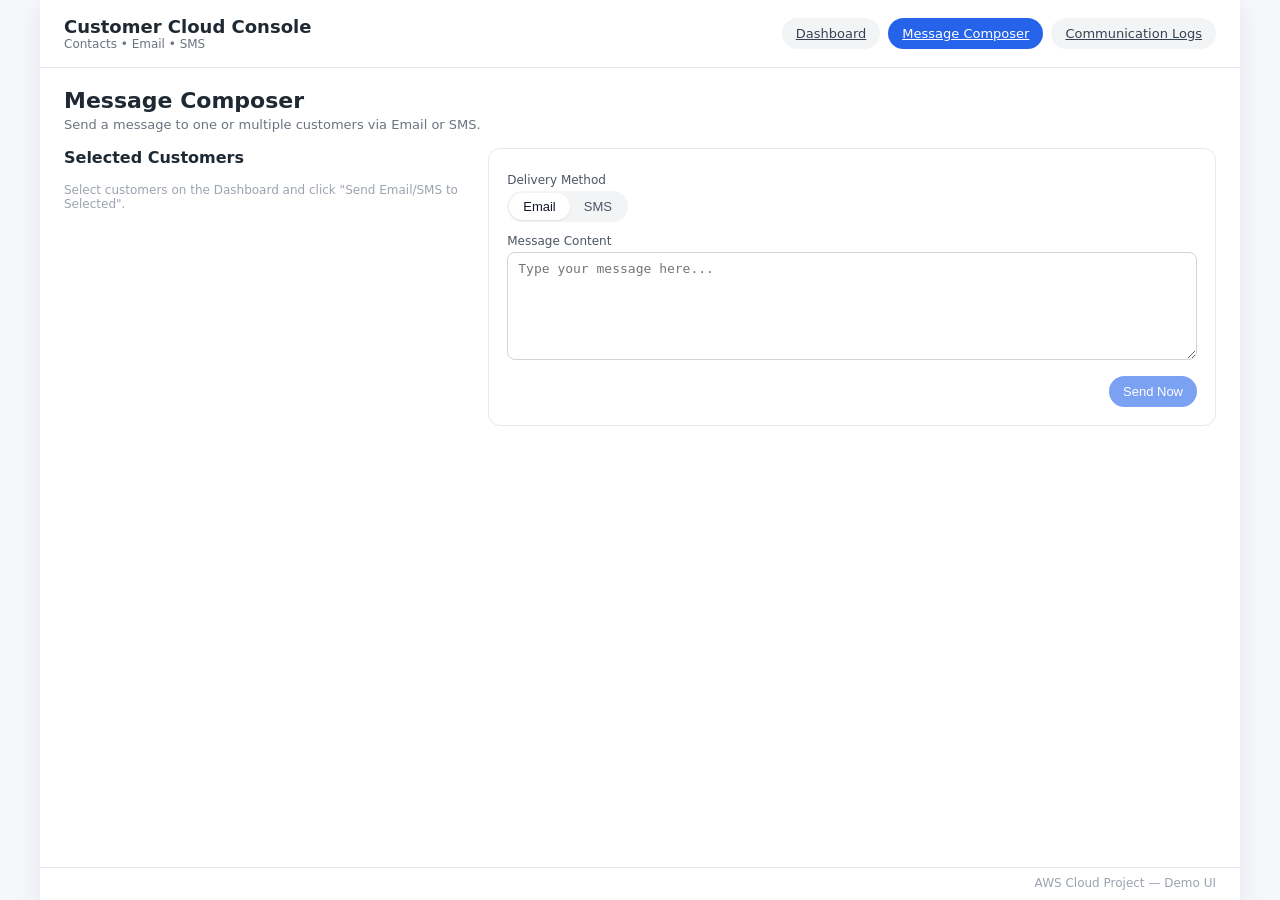
==== app/pages/composer.html @ 9501c7db "frontend" ====
<!DOCTYPE html>
<html lang="en">
<head>
	<meta charset="UTF-8" />
	<meta name="viewport" content="width=device-width, initial-scale=1.0" />
	<title>Message Composer - Customer Cloud Console</title>
	<link rel="stylesheet" href="../styles/static.css" />
</head>
<body data-page="composer">
	<div class="app-shell">
		<header class="app-header">
			<div class="brand">
				<span class="brand-title">Customer Cloud Console</span>
				<span class="brand-subtitle">Contacts • Email • SMS</span>
			</div>
			<nav class="app-nav">
				<a class="nav-link" data-view="dashboard" href="dashboard.html">Dashboard</a>
				<a class="nav-link" data-view="composer" href="composer.html">Message Composer</a>
				<a class="nav-link" data-view="logs" href="logs.html">Communication Logs</a>
			</nav>
		</header>

		<main class="app-main">
			<section class="view active-view">
				<div class="panel-header">
					<div class="panel-title-group">
						<h1>Message Composer</h1>
						<p class="panel-description">Send a message to one or multiple customers via Email or SMS.</p>
					</div>
				</div>

				<div class="composer-layout">
					<div class="composer-select">
						<h2>Selected Customers</h2>
						<ul id="composer-selected-list" class="pill-list"></ul>
						<p class="muted" id="composer-hint">Select customers on the Dashboard and click "Send Email/SMS to Selected".</p>
					</div>
					<div class="composer-form">
						<label class="field-label">Delivery Method</label>
						<div class="toggle-group" id="delivery-toggle" data-active-type="EMAIL">
							<button type="button" class="toggle-btn active" data-type="EMAIL">Email</button>
							<button type="button" class="toggle-btn" data-type="SMS">SMS</button>
						</div>

						<label for="composer-message" class="field-label">Message Content</label>
						<textarea id="composer-message" rows="6" placeholder="Type your message here..."></textarea>

						<div class="form-actions">
							<button id="btn-send-now" class="btn primary" disabled>Send Now</button>
						</div>
					</div>
				</div>
			</section>
		</main>

		<footer class="app-footer">
			<span>AWS Cloud Project &mdash; Demo UI</span>
		</footer>
	</div>

	<div id="toast" class="toast hidden"></div>

	<script src="../scripts/common.js"></script>
	<script src="../scripts/composer.js"></script>
</body>
</html>
---- app/styles/static.css ----
* {
	box-sizing: border-box;
	margin: 0;
	padding: 0;
}

html,
body {
	height: 100%;
	font-family: system-ui, -apple-system, BlinkMacSystemFont, "Segoe UI", sans-serif;
	color: #1f2933;
	background-color: #f5f7fa;
}

body {
	display: flex;
	justify-content: center;
	align-items: stretch;
}

.app-shell {
	background-color: #ffffff;
	width: 100%;
	max-width: 1200px;
	min-height: 100vh;
	display: flex;
	flex-direction: column;
	box-shadow: 0 8px 24px rgba(15, 23, 42, 0.08);
}

.app-header {
	padding: 16px 24px;
	border-bottom: 1px solid #e5e7eb;
	display: flex;
	justify-content: space-between;
	align-items: center;
	gap: 16px;
}

.brand-title {
	font-size: 18px;
	font-weight: 600;
}

.brand-subtitle {
	display: block;
	font-size: 12px;
	color: #6b7280;
}

.app-nav {
	display: flex;
	gap: 8px;
}

.nav-link {
	border: none;
	padding: 8px 14px;
	border-radius: 999px;
	background-color: #f3f4f6;
	color: #374151;
	font-size: 13px;
	cursor: pointer;
	transition: background-color 0.15s ease, color 0.15s ease;
}

.nav-link.active {
	background-color: #2563eb;
	color: #ffffff;
}

.nav-link:hover:not(.active) {
	background-color: #e5e7eb;
}

.app-main {
	flex: 1;
	padding: 20px 24px 16px;
	display: flex;
}

.view {
	display: none;
	width: 100%;
}

.active-view {
	display: block;
}

.panel-header {
	display: flex;
	justify-content: space-between;
	align-items: flex-start;
	gap: 16px;
	margin-bottom: 16px;
}

.panel-title-group h1 {
	font-size: 22px;
	margin-bottom: 4px;
}

.panel-description {
	font-size: 13px;
	color: #6b7280;
}

.panel-actions {
	display: flex;
	gap: 8px;
}

.toolbar {
	display: flex;
	justify-content: space-between;
	align-items: center;
	margin-bottom: 12px;
}

.search-group input {
	width: 260px;
	max-width: 100%;
	padding: 8px 10px;
	border-radius: 999px;
	border: 1px solid #d1d5db;
	font-size: 13px;
}

.search-group input:focus {
	outline: none;
	border-color: #2563eb;
	box-shadow: 0 0 0 2px rgba(37, 99, 235, 0.15);
}

.table-container {
	border: 1px solid #e5e7eb;
	border-radius: 12px;
	overflow: hidden;
	background-color: #ffffff;
}

.data-table {
	width: 100%;
	border-collapse: collapse;
	font-size: 13px;
}

.data-table thead {
	background-color: #f9fafb;
}

.data-table th,
.data-table td {
	padding: 10px 12px;
	border-bottom: 1px solid #f3f4f6;
	text-align: left;
}

.data-table th {
	font-weight: 500;
	color: #4b5563;
}

.data-table tbody tr:hover {
	background-color: #f9fafb;
}

.col-checkbox {
	width: 40px;
}

.col-actions {
	width: 130px;
}

.btn {
	border-radius: 999px;
	border: none;
	padding: 8px 14px;
	font-size: 13px;
	cursor: pointer;
	display: inline-flex;
	align-items: center;
	justify-content: center;
	gap: 4px;
	transition: background-color 0.15s ease, color 0.15s ease, opacity 0.15s ease;
}

.btn.primary {
	background-color: #2563eb;
	color: #ffffff;
}

.btn.primary:disabled {
	opacity: 0.6;
	cursor: default;
}

.btn.secondary {
	background-color: #f3f4f6;
	color: #111827;
}

.btn:hover:not(:disabled).primary {
	background-color: #1d4ed8;
}

.btn:hover:not(:disabled).secondary {
	background-color: #e5e7eb;
}

.btn-ghost {
	border-radius: 999px;
	border: none;
	background: transparent;
	color: #4b5563;
	font-size: 12px;
	padding: 4px 8px;
	cursor: pointer;
}

.btn-ghost:hover {
	background-color: #f3f4f6;
}

.empty-state {
	padding: 24px;
	text-align: center;
	font-size: 13px;
	color: #6b7280;
}

.hidden {
	display: none !important;
}

.composer-layout {
	display: grid;
	grid-template-columns: minmax(0, 1.1fr) minmax(0, 2fr);
	gap: 24px;
}

.composer-select h2 {
	font-size: 16px;
	margin-bottom: 8px;
}

.pill-list {
	list-style: none;
	display: flex;
	flex-wrap: wrap;
	gap: 6px;
	margin-bottom: 8px;
}

.pill {
	border-radius: 999px;
	padding: 4px 10px;
	background-color: #f3f4f6;
	font-size: 12px;
}

.muted {
	font-size: 12px;
	color: #9ca3af;
}

.composer-form {
	border-radius: 12px;
	border: 1px solid #e5e7eb;
	padding: 16px 18px 18px;
	background-color: #ffffff;
}

.field-label {
	display: block;
	font-size: 12px;
	font-weight: 500;
	color: #4b5563;
	margin: 8px 0 4px;
}

input[type="text"],
input[type="tel"],
input[type="email"],
textarea {
	width: 100%;
	padding: 8px 10px;
	border-radius: 8px;
	border: 1px solid #d1d5db;
	font-size: 13px;
}

input[type="text"]:focus,
input[type="tel"]:focus,
input[type="email"]:focus,
textarea:focus {
	outline: none;
	border-color: #2563eb;
	box-shadow: 0 0 0 2px rgba(37, 99, 235, 0.15);
}

textarea {
	resize: vertical;
}

.toggle-group {
	display: inline-flex;
	padding: 2px;
	border-radius: 999px;
	background-color: #f3f4f6;
	margin-bottom: 4px;
}

.toggle-btn {
	border-radius: 999px;
	padding: 6px 14px;
	border: none;
	background: transparent;
	font-size: 13px;
	cursor: pointer;
	color: #4b5563;
}

.toggle-btn.active {
	background-color: #ffffff;
	color: #111827;
	box-shadow: 0 1px 2px rgba(15, 23, 42, 0.08);
}

.form-actions {
	margin-top: 12px;
	text-align: right;
}

.app-footer {
	padding: 8px 24px 10px;
	border-top: 1px solid #e5e7eb;
	font-size: 12px;
	color: #9ca3af;
	display: flex;
	justify-content: flex-end;
}

.modal-backdrop {
	position: fixed;
	inset: 0;
	background-color: rgba(15, 23, 42, 0.4);
	display: flex;
	align-items: center;
	justify-content: center;
	z-index: 40;
}

.modal {
	width: 100%;
	max-width: 480px;
	background-color: #ffffff;
	border-radius: 16px;
	box-shadow: 0 20px 40px rgba(15, 23, 42, 0.35);
	overflow: hidden;
}

.modal-header {
	padding: 14px 18px;
	border-bottom: 1px solid #e5e7eb;
	display: flex;
	align-items: center;
	justify-content: space-between;
}

.modal-body {
	padding: 14px 18px 4px;
}

.modal-footer {
	padding: 10px 18px 14px;
	border-top: 1px solid #e5e7eb;
	display: flex;
	justify-content: flex-end;
	gap: 8px;
}

.icon-button {
	border: none;
	background: transparent;
	font-size: 20px;
	cursor: pointer;
	color: #6b7280;
}

.icon-button:hover {
	color: #111827;
}

.toast {
	position: fixed;
	bottom: 16px;
	right: 16px;
	background-color: #111827;
	color: #f9fafb;
	padding: 10px 14px;
	border-radius: 999px;
	font-size: 13px;
	box-shadow: 0 10px 25px rgba(15, 23, 42, 0.45);
	z-index: 50;
}

@media (max-width: 768px) {
	.app-shell {
		max-width: 100%;
		border-radius: 0;
	}

	.app-header {
		flex-direction: column;
		align-items: flex-start;
	}

	.composer-layout {
		grid-template-columns: 1fr;
	}
}
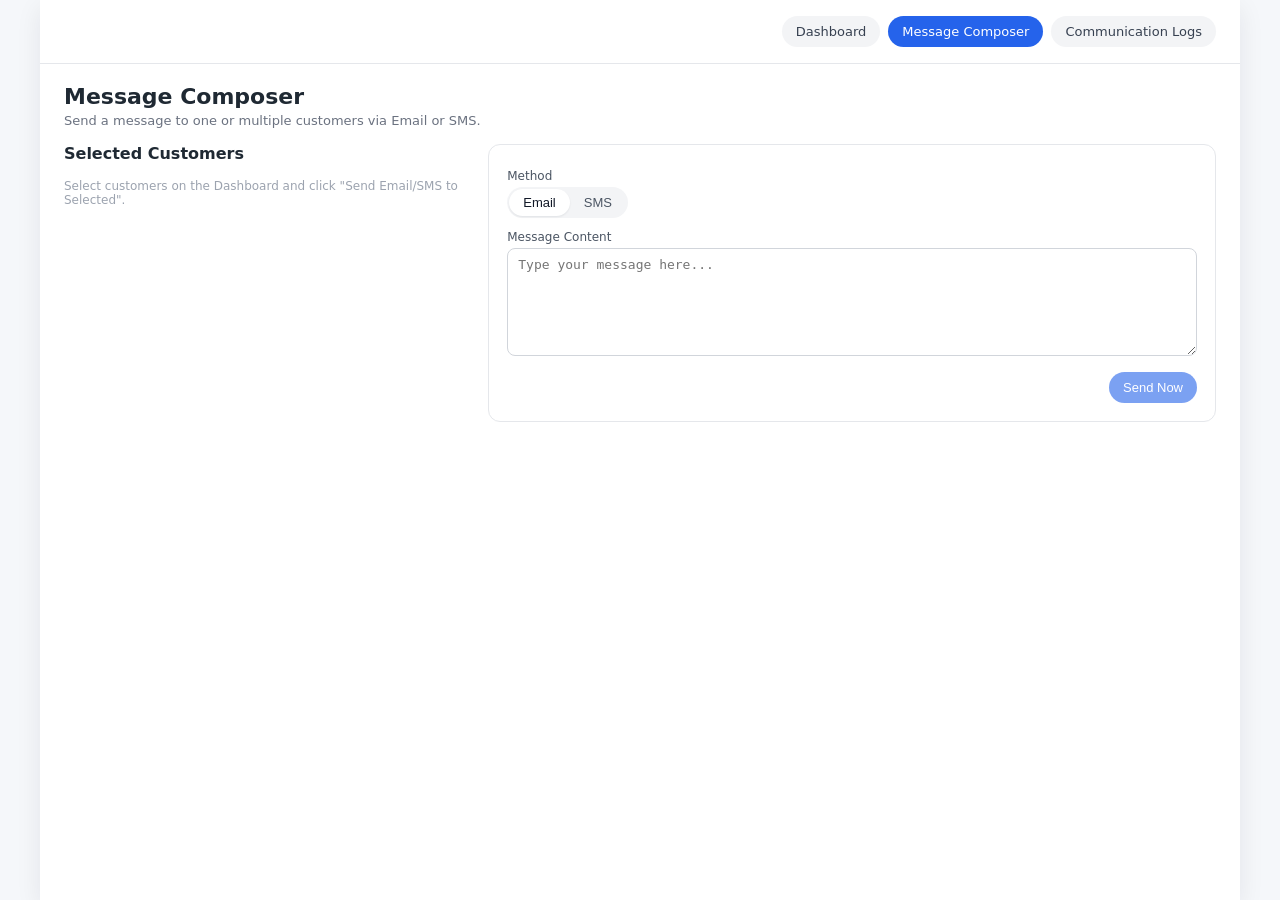
==== commit b3c93f5c: "frontend" ====
--- a/app/pages/composer.html
+++ b/app/pages/composer.html
@@ -1,67 +1,90 @@
-<!DOCTYPE html>
+<!doctype html>
 <html lang="en">
-<head>
-	<meta charset="UTF-8" />
-	<meta name="viewport" content="width=device-width, initial-scale=1.0" />
-	<title>Message Composer - Customer Cloud Console</title>
-	<link rel="stylesheet" href="../styles/static.css" />
-</head>
-<body data-page="composer">
-	<div class="app-shell">
-		<header class="app-header">
-			<div class="brand">
-				<span class="brand-title">Customer Cloud Console</span>
-				<span class="brand-subtitle">Contacts • Email • SMS</span>
-			</div>
-			<nav class="app-nav">
-				<a class="nav-link" data-view="dashboard" href="dashboard.html">Dashboard</a>
-				<a class="nav-link" data-view="composer" href="composer.html">Message Composer</a>
-				<a class="nav-link" data-view="logs" href="logs.html">Communication Logs</a>
-			</nav>
-		</header>
+  <head>
+    <meta charset="UTF-8" />
+    <meta name="viewport" content="width=device-width, initial-scale=1.0" />
+    <title>Message Composer</title>
+    <link rel="stylesheet" href="../styles/static.css" />
+  </head>
+  <body data-page="composer">
+    <div class="app-shell">
+      <header class="app-header">
+        <div class="brand"></div>
+        <nav class="app-nav">
+          <a class="nav-link" data-view="dashboard" href="dashboard.html"
+            >Dashboard</a
+          >
+          <a class="nav-link" data-view="composer" href="composer.html"
+            >Message Composer</a
+          >
+          <a class="nav-link" data-view="logs" href="logs.html"
+            >Communication Logs</a
+          >
+        </nav>
+      </header>
 
-		<main class="app-main">
-			<section class="view active-view">
-				<div class="panel-header">
-					<div class="panel-title-group">
-						<h1>Message Composer</h1>
-						<p class="panel-description">Send a message to one or multiple customers via Email or SMS.</p>
-					</div>
-				</div>
+      <main class="app-main">
+        <section class="view active-view">
+          <div class="panel-header">
+            <div class="panel-title-group">
+              <h1>Message Composer</h1>
+              <p class="panel-description">
+                Send a message to one or multiple customers via Email or SMS.
+              </p>
+            </div>
+          </div>
 
-				<div class="composer-layout">
-					<div class="composer-select">
-						<h2>Selected Customers</h2>
-						<ul id="composer-selected-list" class="pill-list"></ul>
-						<p class="muted" id="composer-hint">Select customers on the Dashboard and click "Send Email/SMS to Selected".</p>
-					</div>
-					<div class="composer-form">
-						<label class="field-label">Delivery Method</label>
-						<div class="toggle-group" id="delivery-toggle" data-active-type="EMAIL">
-							<button type="button" class="toggle-btn active" data-type="EMAIL">Email</button>
-							<button type="button" class="toggle-btn" data-type="SMS">SMS</button>
-						</div>
+          <div class="composer-layout">
+            <div class="composer-select">
+              <h2>Selected Customers</h2>
+              <ul id="composer-selected-list" class="pill-list"></ul>
+              <p class="muted" id="composer-hint">
+                Select customers on the Dashboard and click "Send Email/SMS to
+                Selected".
+              </p>
+            </div>
+            <div class="composer-form">
+              <label class="field-label">Method</label>
+              <div
+                class="toggle-group"
+                id="delivery-toggle"
+                data-active-type="EMAIL"
+              >
+                <button
+                  type="button"
+                  class="toggle-btn active"
+                  data-type="EMAIL"
+                >
+                  Email
+                </button>
+                <button type="button" class="toggle-btn" data-type="SMS">
+                  SMS
+                </button>
+              </div>
 
-						<label for="composer-message" class="field-label">Message Content</label>
-						<textarea id="composer-message" rows="6" placeholder="Type your message here..."></textarea>
+              <label for="composer-message" class="field-label"
+                >Message Content</label
+              >
+              <textarea
+                id="composer-message"
+                rows="6"
+                placeholder="Type your message here..."
+              ></textarea>
 
-						<div class="form-actions">
-							<button id="btn-send-now" class="btn primary" disabled>Send Now</button>
-						</div>
-					</div>
-				</div>
-			</section>
-		</main>
+              <div class="form-actions">
+                <button id="btn-send-now" class="btn primary" disabled>
+                  Send Now
+                </button>
+              </div>
+            </div>
+          </div>
+        </section>
+      </main>
+    </div>
 
-		<footer class="app-footer">
-			<span>AWS Cloud Project &mdash; Demo UI</span>
-		</footer>
-	</div>
+    <div id="toast" class="toast hidden"></div>
 
-	<div id="toast" class="toast hidden"></div>
-
-	<script src="../scripts/common.js"></script>
-	<script src="../scripts/composer.js"></script>
-</body>
+    <script src="../scripts/common.js"></script>
+    <script src="../scripts/composer.js"></script>
+  </body>
 </html>
-
--- a/app/styles/static.css
+++ b/app/styles/static.css
@@ -1,424 +1,435 @@
 * {
-	box-sizing: border-box;
-	margin: 0;
-	padding: 0;
+  box-sizing: border-box;
+  margin: 0;
+  padding: 0;
 }
 
 html,
 body {
-	height: 100%;
-	font-family: system-ui, -apple-system, BlinkMacSystemFont, "Segoe UI", sans-serif;
-	color: #1f2933;
-	background-color: #f5f7fa;
+  height: 100%;
+  font-family:
+    system-ui,
+    -apple-system,
+    BlinkMacSystemFont,
+    "Segoe UI",
+    sans-serif;
+  color: #1f2933;
+  background-color: #f5f7fa;
 }
 
 body {
-	display: flex;
-	justify-content: center;
-	align-items: stretch;
+  display: flex;
+  justify-content: center;
+  align-items: stretch;
 }
 
 .app-shell {
-	background-color: #ffffff;
-	width: 100%;
-	max-width: 1200px;
-	min-height: 100vh;
-	display: flex;
-	flex-direction: column;
-	box-shadow: 0 8px 24px rgba(15, 23, 42, 0.08);
+  background-color: #ffffff;
+  width: 100%;
+  max-width: 1200px;
+  min-height: 100vh;
+  display: flex;
+  flex-direction: column;
+  box-shadow: 0 8px 24px rgba(15, 23, 42, 0.08);
 }
 
 .app-header {
-	padding: 16px 24px;
-	border-bottom: 1px solid #e5e7eb;
-	display: flex;
-	justify-content: space-between;
-	align-items: center;
-	gap: 16px;
+  padding: 16px 24px;
+  border-bottom: 1px solid #e5e7eb;
+  display: flex;
+  justify-content: space-between;
+  align-items: center;
+  gap: 16px;
 }
 
 .brand-title {
-	font-size: 18px;
-	font-weight: 600;
+  font-size: 18px;
+  font-weight: 600;
 }
 
 .brand-subtitle {
-	display: block;
-	font-size: 12px;
-	color: #6b7280;
+  display: block;
+  font-size: 12px;
+  color: #6b7280;
 }
 
 .app-nav {
-	display: flex;
-	gap: 8px;
+  display: flex;
+  gap: 8px;
 }
 
 .nav-link {
-	border: none;
-	padding: 8px 14px;
-	border-radius: 999px;
-	background-color: #f3f4f6;
-	color: #374151;
-	font-size: 13px;
-	cursor: pointer;
-	transition: background-color 0.15s ease, color 0.15s ease;
+  text-decoration: none;
+  border: none;
+  padding: 8px 14px;
+  border-radius: 999px;
+  background-color: #f3f4f6;
+  color: #374151;
+  font-size: 13px;
+  cursor: pointer;
+  transition:
+    background-color 0.15s ease,
+    color 0.15s ease;
 }
 
 .nav-link.active {
-	background-color: #2563eb;
-	color: #ffffff;
+  background-color: #2563eb;
+  color: #ffffff;
 }
 
 .nav-link:hover:not(.active) {
-	background-color: #e5e7eb;
+  background-color: #e5e7eb;
 }
 
 .app-main {
-	flex: 1;
-	padding: 20px 24px 16px;
-	display: flex;
+  flex: 1;
+  padding: 20px 24px 16px;
+  display: flex;
 }
 
 .view {
-	display: none;
-	width: 100%;
+  display: none;
+  width: 100%;
 }
 
 .active-view {
-	display: block;
+  display: block;
 }
 
 .panel-header {
-	display: flex;
-	justify-content: space-between;
-	align-items: flex-start;
-	gap: 16px;
-	margin-bottom: 16px;
+  display: flex;
+  justify-content: space-between;
+  align-items: flex-start;
+  gap: 16px;
+  margin-bottom: 16px;
 }
 
 .panel-title-group h1 {
-	font-size: 22px;
-	margin-bottom: 4px;
+  font-size: 22px;
+  margin-bottom: 4px;
 }
 
 .panel-description {
-	font-size: 13px;
-	color: #6b7280;
+  font-size: 13px;
+  color: #6b7280;
 }
 
 .panel-actions {
-	display: flex;
-	gap: 8px;
+  display: flex;
+  gap: 8px;
 }
 
 .toolbar {
-	display: flex;
-	justify-content: space-between;
-	align-items: center;
-	margin-bottom: 12px;
+  display: flex;
+  justify-content: space-between;
+  align-items: center;
+  margin-bottom: 12px;
 }
 
 .search-group input {
-	width: 260px;
-	max-width: 100%;
-	padding: 8px 10px;
-	border-radius: 999px;
-	border: 1px solid #d1d5db;
-	font-size: 13px;
+  width: 260px;
+  max-width: 100%;
+  padding: 8px 10px;
+  border-radius: 999px;
+  border: 1px solid #d1d5db;
+  font-size: 13px;
 }
 
 .search-group input:focus {
-	outline: none;
-	border-color: #2563eb;
-	box-shadow: 0 0 0 2px rgba(37, 99, 235, 0.15);
+  outline: none;
+  border-color: #2563eb;
+  box-shadow: 0 0 0 2px rgba(37, 99, 235, 0.15);
 }
 
 .table-container {
-	border: 1px solid #e5e7eb;
-	border-radius: 12px;
-	overflow: hidden;
-	background-color: #ffffff;
+  border: 1px solid #e5e7eb;
+  border-radius: 12px;
+  overflow: hidden;
+  background-color: #ffffff;
 }
 
 .data-table {
-	width: 100%;
-	border-collapse: collapse;
-	font-size: 13px;
+  width: 100%;
+  border-collapse: collapse;
+  font-size: 13px;
 }
 
 .data-table thead {
-	background-color: #f9fafb;
+  background-color: #f9fafb;
 }
 
 .data-table th,
 .data-table td {
-	padding: 10px 12px;
-	border-bottom: 1px solid #f3f4f6;
-	text-align: left;
+  padding: 10px 12px;
+  border-bottom: 1px solid #f3f4f6;
+  text-align: left;
 }
 
 .data-table th {
-	font-weight: 500;
-	color: #4b5563;
+  font-weight: 500;
+  color: #4b5563;
 }
 
 .data-table tbody tr:hover {
-	background-color: #f9fafb;
+  background-color: #f9fafb;
 }
 
 .col-checkbox {
-	width: 40px;
+  width: 40px;
 }
 
 .col-actions {
-	width: 130px;
+  width: 130px;
 }
 
 .btn {
-	border-radius: 999px;
-	border: none;
-	padding: 8px 14px;
-	font-size: 13px;
-	cursor: pointer;
-	display: inline-flex;
-	align-items: center;
-	justify-content: center;
-	gap: 4px;
-	transition: background-color 0.15s ease, color 0.15s ease, opacity 0.15s ease;
+  border-radius: 999px;
+  border: none;
+  padding: 8px 14px;
+  font-size: 13px;
+  cursor: pointer;
+  display: inline-flex;
+  align-items: center;
+  justify-content: center;
+  gap: 4px;
+  transition:
+    background-color 0.15s ease,
+    color 0.15s ease,
+    opacity 0.15s ease;
 }
 
 .btn.primary {
-	background-color: #2563eb;
-	color: #ffffff;
+  background-color: #2563eb;
+  color: #ffffff;
 }
 
 .btn.primary:disabled {
-	opacity: 0.6;
-	cursor: default;
+  opacity: 0.6;
+  cursor: default;
 }
 
 .btn.secondary {
-	background-color: #f3f4f6;
-	color: #111827;
+  background-color: #f3f4f6;
+  color: #111827;
 }
 
 .btn:hover:not(:disabled).primary {
-	background-color: #1d4ed8;
+  background-color: #1d4ed8;
 }
 
 .btn:hover:not(:disabled).secondary {
-	background-color: #e5e7eb;
+  background-color: #e5e7eb;
 }
 
 .btn-ghost {
-	border-radius: 999px;
-	border: none;
-	background: transparent;
-	color: #4b5563;
-	font-size: 12px;
-	padding: 4px 8px;
-	cursor: pointer;
+  border-radius: 999px;
+  border: none;
+  background: transparent;
+  color: #4b5563;
+  font-size: 12px;
+  padding: 4px 8px;
+  cursor: pointer;
 }
 
 .btn-ghost:hover {
-	background-color: #f3f4f6;
+  background-color: #f3f4f6;
 }
 
 .empty-state {
-	padding: 24px;
-	text-align: center;
-	font-size: 13px;
-	color: #6b7280;
+  padding: 24px;
+  text-align: center;
+  font-size: 13px;
+  color: #6b7280;
 }
 
 .hidden {
-	display: none !important;
+  display: none !important;
 }
 
 .composer-layout {
-	display: grid;
-	grid-template-columns: minmax(0, 1.1fr) minmax(0, 2fr);
-	gap: 24px;
+  display: grid;
+  grid-template-columns: minmax(0, 1.1fr) minmax(0, 2fr);
+  gap: 24px;
 }
 
 .composer-select h2 {
-	font-size: 16px;
-	margin-bottom: 8px;
+  font-size: 16px;
+  margin-bottom: 8px;
 }
 
 .pill-list {
-	list-style: none;
-	display: flex;
-	flex-wrap: wrap;
-	gap: 6px;
-	margin-bottom: 8px;
+  list-style: none;
+  display: flex;
+  flex-wrap: wrap;
+  gap: 6px;
+  margin-bottom: 8px;
 }
 
 .pill {
-	border-radius: 999px;
-	padding: 4px 10px;
-	background-color: #f3f4f6;
-	font-size: 12px;
+  border-radius: 999px;
+  padding: 4px 10px;
+  background-color: #f3f4f6;
+  font-size: 12px;
 }
 
 .muted {
-	font-size: 12px;
-	color: #9ca3af;
+  font-size: 12px;
+  color: #9ca3af;
 }
 
 .composer-form {
-	border-radius: 12px;
-	border: 1px solid #e5e7eb;
-	padding: 16px 18px 18px;
-	background-color: #ffffff;
+  border-radius: 12px;
+  border: 1px solid #e5e7eb;
+  padding: 16px 18px 18px;
+  background-color: #ffffff;
 }
 
 .field-label {
-	display: block;
-	font-size: 12px;
-	font-weight: 500;
-	color: #4b5563;
-	margin: 8px 0 4px;
+  display: block;
+  font-size: 12px;
+  font-weight: 500;
+  color: #4b5563;
+  margin: 8px 0 4px;
 }
 
 input[type="text"],
 input[type="tel"],
 input[type="email"],
 textarea {
-	width: 100%;
-	padding: 8px 10px;
-	border-radius: 8px;
-	border: 1px solid #d1d5db;
-	font-size: 13px;
+  width: 100%;
+  padding: 8px 10px;
+  border-radius: 8px;
+  border: 1px solid #d1d5db;
+  font-size: 13px;
 }
 
 input[type="text"]:focus,
 input[type="tel"]:focus,
 input[type="email"]:focus,
 textarea:focus {
-	outline: none;
-	border-color: #2563eb;
-	box-shadow: 0 0 0 2px rgba(37, 99, 235, 0.15);
+  outline: none;
+  border-color: #2563eb;
+  box-shadow: 0 0 0 2px rgba(37, 99, 235, 0.15);
 }
 
 textarea {
-	resize: vertical;
+  resize: vertical;
 }
 
 .toggle-group {
-	display: inline-flex;
-	padding: 2px;
-	border-radius: 999px;
-	background-color: #f3f4f6;
-	margin-bottom: 4px;
+  display: inline-flex;
+  padding: 2px;
+  border-radius: 999px;
+  background-color: #f3f4f6;
+  margin-bottom: 4px;
 }
 
 .toggle-btn {
-	border-radius: 999px;
-	padding: 6px 14px;
-	border: none;
-	background: transparent;
-	font-size: 13px;
-	cursor: pointer;
-	color: #4b5563;
+  border-radius: 999px;
+  padding: 6px 14px;
+  border: none;
+  background: transparent;
+  font-size: 13px;
+  cursor: pointer;
+  color: #4b5563;
 }
 
 .toggle-btn.active {
-	background-color: #ffffff;
-	color: #111827;
-	box-shadow: 0 1px 2px rgba(15, 23, 42, 0.08);
+  background-color: #ffffff;
+  color: #111827;
+  box-shadow: 0 1px 2px rgba(15, 23, 42, 0.08);
 }
 
 .form-actions {
-	margin-top: 12px;
-	text-align: right;
+  margin-top: 12px;
+  text-align: right;
 }
 
 .app-footer {
-	padding: 8px 24px 10px;
-	border-top: 1px solid #e5e7eb;
-	font-size: 12px;
-	color: #9ca3af;
-	display: flex;
-	justify-content: flex-end;
+  padding: 8px 24px 10px;
+  border-top: 1px solid #e5e7eb;
+  font-size: 12px;
+  color: #9ca3af;
+  display: flex;
+  justify-content: flex-end;
 }
 
 .modal-backdrop {
-	position: fixed;
-	inset: 0;
-	background-color: rgba(15, 23, 42, 0.4);
-	display: flex;
-	align-items: center;
-	justify-content: center;
-	z-index: 40;
+  position: fixed;
+  inset: 0;
+  background-color: rgba(15, 23, 42, 0.4);
+  display: flex;
+  align-items: center;
+  justify-content: center;
+  z-index: 40;
 }
 
 .modal {
-	width: 100%;
-	max-width: 480px;
-	background-color: #ffffff;
-	border-radius: 16px;
-	box-shadow: 0 20px 40px rgba(15, 23, 42, 0.35);
-	overflow: hidden;
+  width: 100%;
+  max-width: 480px;
+  background-color: #ffffff;
+  border-radius: 16px;
+  box-shadow: 0 20px 40px rgba(15, 23, 42, 0.35);
+  overflow: hidden;
 }
 
 .modal-header {
-	padding: 14px 18px;
-	border-bottom: 1px solid #e5e7eb;
-	display: flex;
-	align-items: center;
-	justify-content: space-between;
+  padding: 14px 18px;
+  border-bottom: 1px solid #e5e7eb;
+  display: flex;
+  align-items: center;
+  justify-content: space-between;
 }
 
 .modal-body {
-	padding: 14px 18px 4px;
+  padding: 14px 18px 4px;
 }
 
 .modal-footer {
-	padding: 10px 18px 14px;
-	border-top: 1px solid #e5e7eb;
-	display: flex;
-	justify-content: flex-end;
-	gap: 8px;
+  padding: 10px 18px 14px;
+  border-top: 1px solid #e5e7eb;
+  display: flex;
+  justify-content: flex-end;
+  gap: 8px;
 }
 
 .icon-button {
-	border: none;
-	background: transparent;
-	font-size: 20px;
-	cursor: pointer;
-	color: #6b7280;
+  border: none;
+  background: transparent;
+  font-size: 20px;
+  cursor: pointer;
+  color: #6b7280;
 }
 
 .icon-button:hover {
-	color: #111827;
+  color: #111827;
 }
 
 .toast {
-	position: fixed;
-	bottom: 16px;
-	right: 16px;
-	background-color: #111827;
-	color: #f9fafb;
-	padding: 10px 14px;
-	border-radius: 999px;
-	font-size: 13px;
-	box-shadow: 0 10px 25px rgba(15, 23, 42, 0.45);
-	z-index: 50;
+  position: fixed;
+  bottom: 16px;
+  right: 16px;
+  background-color: #111827;
+  color: #f9fafb;
+  padding: 10px 14px;
+  border-radius: 999px;
+  font-size: 13px;
+  box-shadow: 0 10px 25px rgba(15, 23, 42, 0.45);
+  z-index: 50;
 }
 
 @media (max-width: 768px) {
-	.app-shell {
-		max-width: 100%;
-		border-radius: 0;
-	}
-
-	.app-header {
-		flex-direction: column;
-		align-items: flex-start;
-	}
-
-	.composer-layout {
-		grid-template-columns: 1fr;
-	}
-}
+  .app-shell {
+    max-width: 100%;
+    border-radius: 0;
+  }
+
+  .app-header {
+    flex-direction: column;
+    align-items: flex-start;
+  }
+
+  .composer-layout {
+    grid-template-columns: 1fr;
+  }
+}
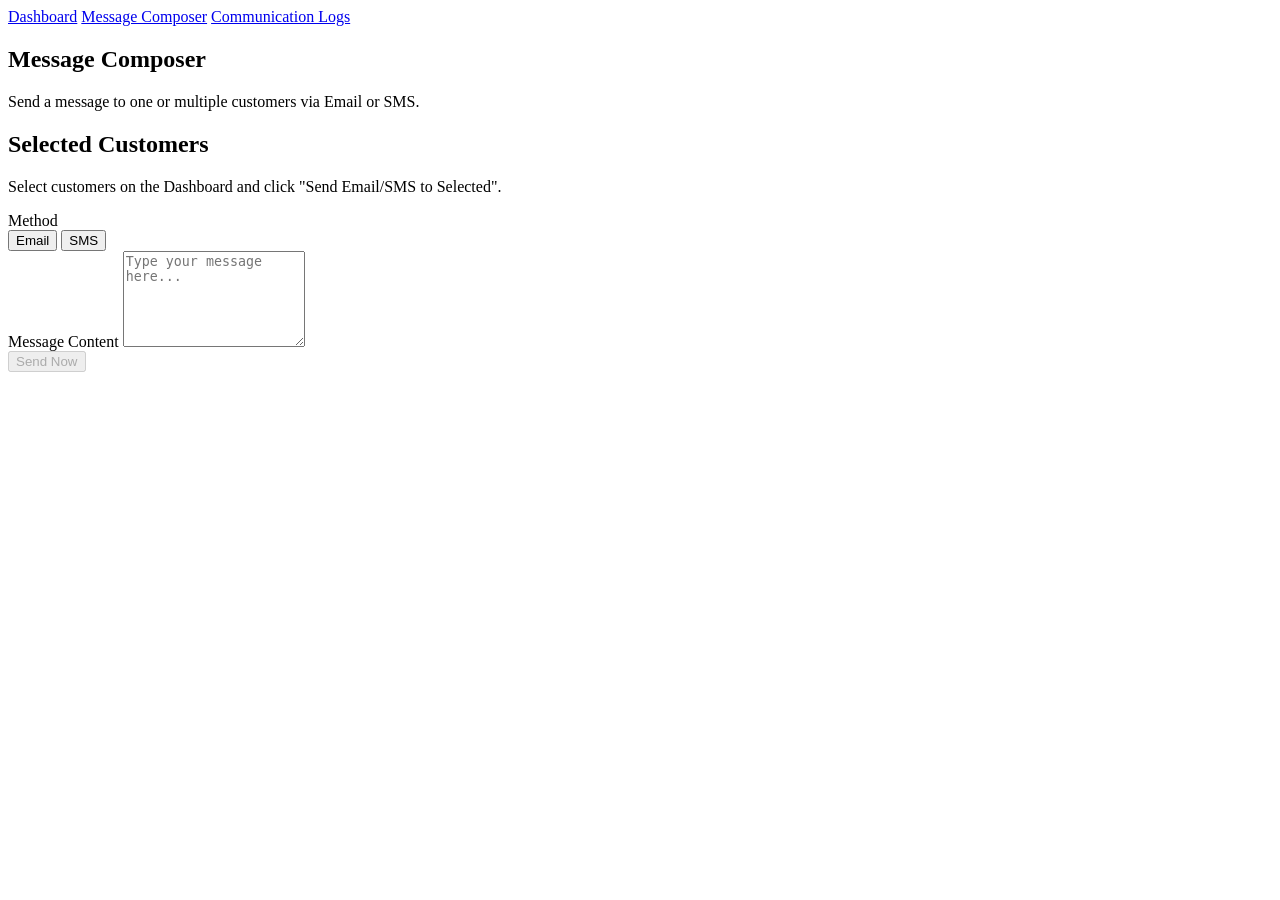
==== commit 00d1540a: "backend" ====
--- a/app/pages/composer.html
+++ b/app/pages/composer.html
@@ -4,7 +4,7 @@
     <meta charset="UTF-8" />
     <meta name="viewport" content="width=device-width, initial-scale=1.0" />
     <title>Message Composer</title>
-    <link rel="stylesheet" href="../styles/static.css" />
+    <link rel="stylesheet" href="/styles/static.css" />
   </head>
   <body data-page="composer">
     <div class="app-shell">
@@ -84,7 +84,7 @@
 
     <div id="toast" class="toast hidden"></div>
 
-    <script src="../scripts/common.js"></script>
-    <script src="../scripts/composer.js"></script>
+    <script src="/scripts/common.js"></script>
+    <script src="/scripts/composer.js"></script>
   </body>
 </html>
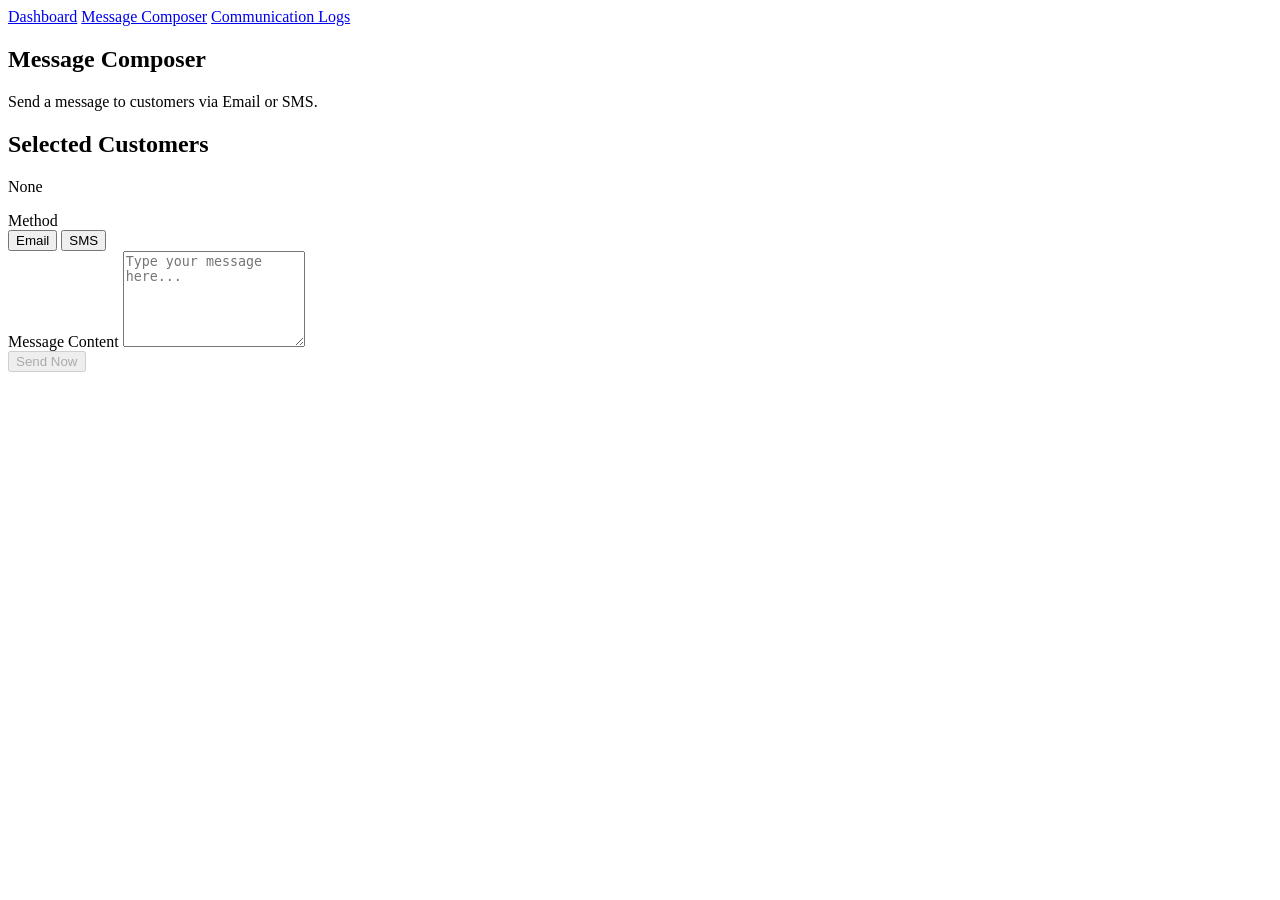
==== commit ee0b5f30: "sms/email method" ====
--- a/app/pages/composer.html
+++ b/app/pages/composer.html
@@ -11,13 +11,13 @@
       <header class="app-header">
         <div class="brand"></div>
         <nav class="app-nav">
-          <a class="nav-link" data-view="dashboard" href="dashboard.html"
+          <a class="nav-link" data-view="dashboard" href="/dashboard"
             >Dashboard</a
           >
-          <a class="nav-link" data-view="composer" href="composer.html"
+          <a class="nav-link" data-view="composer" href="/composer"
             >Message Composer</a
           >
-          <a class="nav-link" data-view="logs" href="logs.html"
+          <a class="nav-link" data-view="logs" href="/logs"
             >Communication Logs</a
           >
         </nav>
@@ -29,7 +29,7 @@
             <div class="panel-title-group">
               <h1>Message Composer</h1>
               <p class="panel-description">
-                Send a message to one or multiple customers via Email or SMS.
+                Send a message to customers via Email or SMS.
               </p>
             </div>
           </div>
@@ -38,10 +38,7 @@
             <div class="composer-select">
               <h2>Selected Customers</h2>
               <ul id="composer-selected-list" class="pill-list"></ul>
-              <p class="muted" id="composer-hint">
-                Select customers on the Dashboard and click "Send Email/SMS to
-                Selected".
-              </p>
+              <p class="muted" id="composer-hint">None</p>
             </div>
             <div class="composer-form">
               <label class="field-label">Method</label>
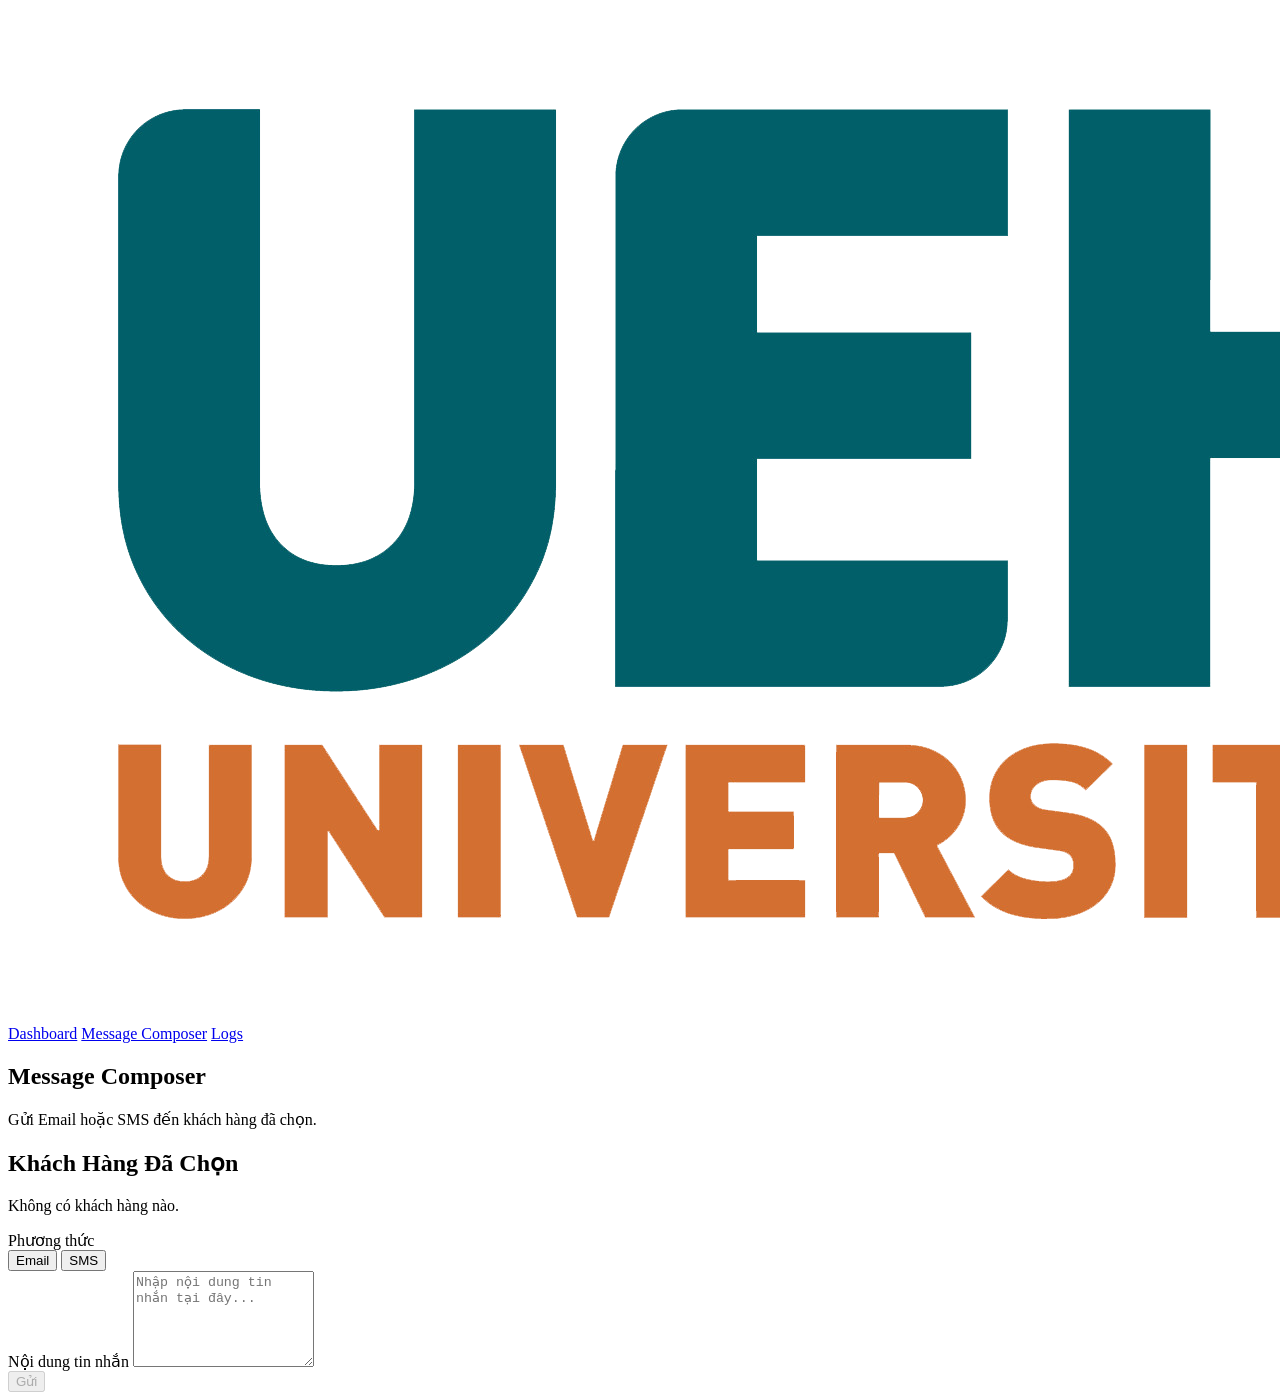
==== commit ca8c4d97: "frontend" ====
--- a/app/pages/composer.html
+++ b/app/pages/composer.html
@@ -9,7 +9,9 @@
   <body data-page="composer">
     <div class="app-shell">
       <header class="app-header">
-        <div class="brand"></div>
+        <div class="brand">
+          <img src="/assets/ueh.png" alt="UEH logo" class="brand-logo" />
+        </div>
         <nav class="app-nav">
           <a class="nav-link" data-view="dashboard" href="/dashboard"
             >Dashboard</a
@@ -17,9 +19,7 @@
           <a class="nav-link" data-view="composer" href="/composer"
             >Message Composer</a
           >
-          <a class="nav-link" data-view="logs" href="/logs"
-            >Communication Logs</a
-          >
+          <a class="nav-link" data-view="logs" href="/logs">Logs</a>
         </nav>
       </header>
 
@@ -29,19 +29,19 @@
             <div class="panel-title-group">
               <h1>Message Composer</h1>
               <p class="panel-description">
-                Send a message to customers via Email or SMS.
+                Gửi Email hoặc SMS đến khách hàng đã chọn.
               </p>
             </div>
           </div>
 
           <div class="composer-layout">
             <div class="composer-select">
-              <h2>Selected Customers</h2>
+              <h2>Khách Hàng Đã Chọn</h2>
               <ul id="composer-selected-list" class="pill-list"></ul>
-              <p class="muted" id="composer-hint">None</p>
+              <p class="muted" id="composer-hint">Không có khách hàng nào.</p>
             </div>
             <div class="composer-form">
-              <label class="field-label">Method</label>
+              <label class="field-label">Phương thức</label>
               <div
                 class="toggle-group"
                 id="delivery-toggle"
@@ -60,17 +60,17 @@
               </div>
 
               <label for="composer-message" class="field-label"
-                >Message Content</label
+                >Nội dung tin nhắn</label
               >
               <textarea
                 id="composer-message"
                 rows="6"
-                placeholder="Type your message here..."
+                placeholder="Nhập nội dung tin nhắn tại đây..."
               ></textarea>
 
               <div class="form-actions">
                 <button id="btn-send-now" class="btn primary" disabled>
-                  Send Now
+                  Gửi
                 </button>
               </div>
             </div>
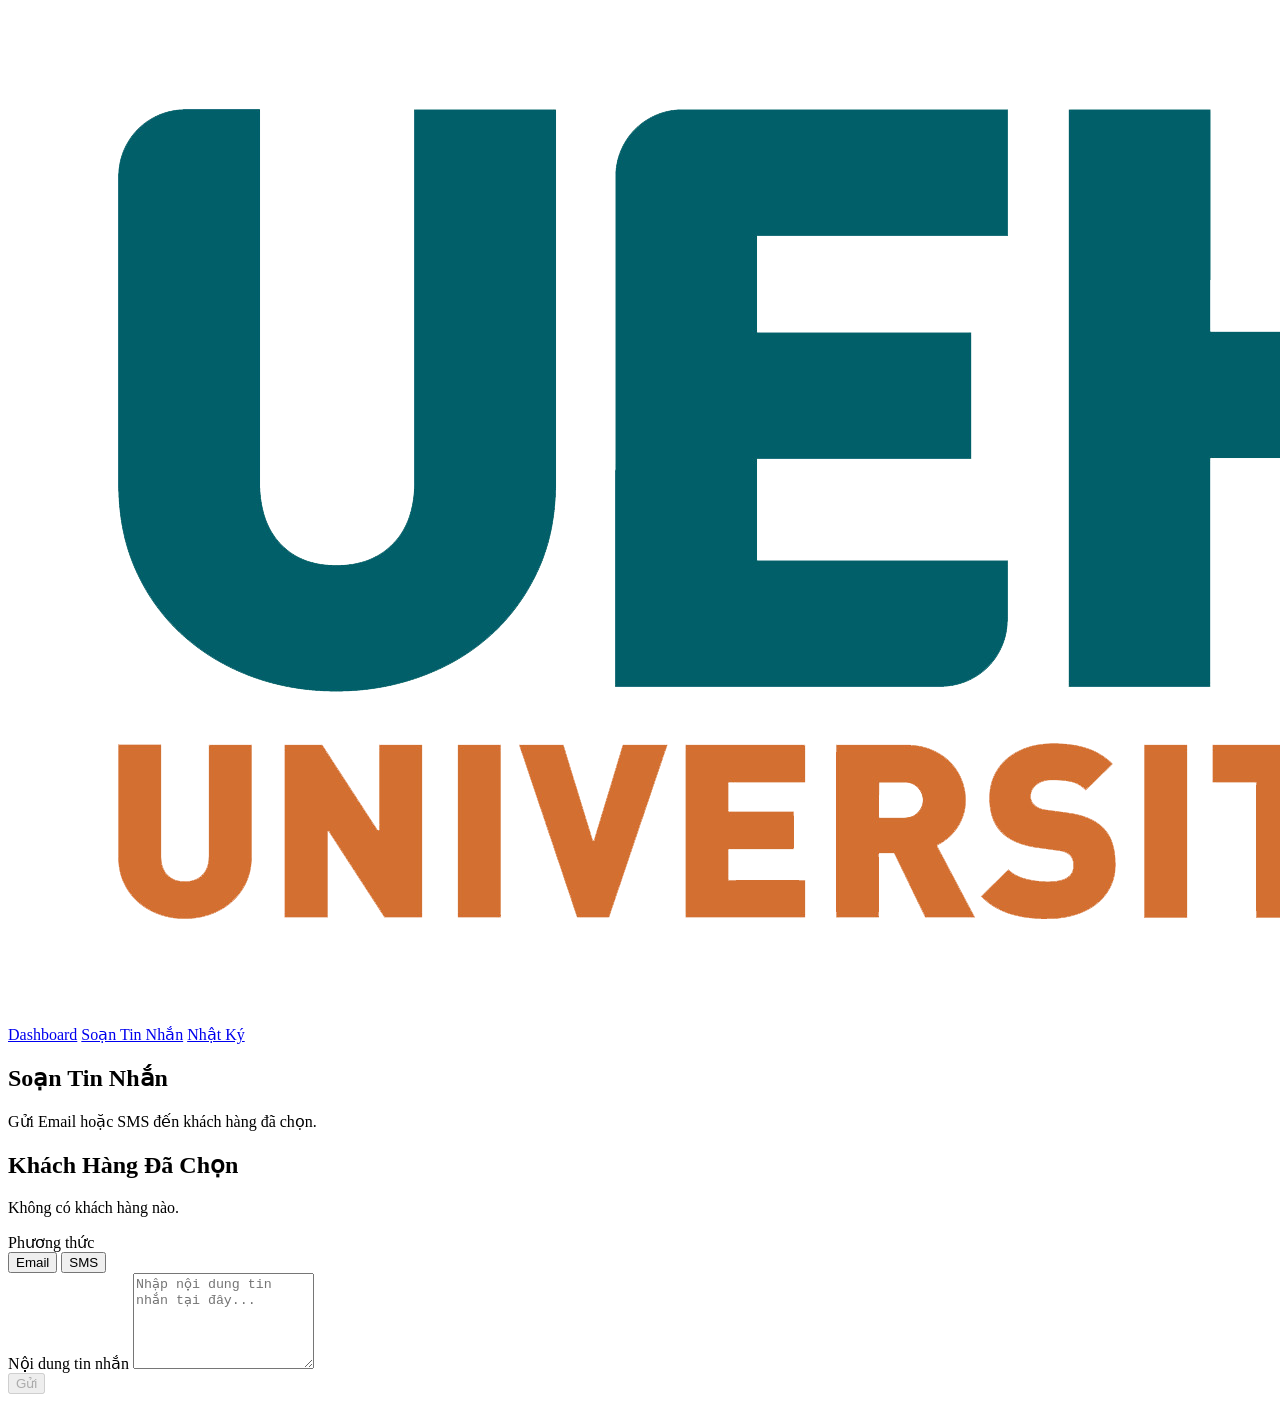
==== commit 166343fd: "fix backend remote" ====
--- a/app/pages/composer.html
+++ b/app/pages/composer.html
@@ -3,7 +3,7 @@
   <head>
     <meta charset="UTF-8" />
     <meta name="viewport" content="width=device-width, initial-scale=1.0" />
-    <title>Message Composer</title>
+    <title>Composer</title>
     <link rel="stylesheet" href="/styles/static.css" />
   </head>
   <body data-page="composer">
@@ -17,9 +17,9 @@
             >Dashboard</a
           >
           <a class="nav-link" data-view="composer" href="/composer"
-            >Message Composer</a
+            >Soạn Tin Nhắn</a
           >
-          <a class="nav-link" data-view="logs" href="/logs">Logs</a>
+          <a class="nav-link" data-view="logs" href="/logs">Nhật Ký</a>
         </nav>
       </header>
 
@@ -27,7 +27,7 @@
         <section class="view active-view">
           <div class="panel-header">
             <div class="panel-title-group">
-              <h1>Message Composer</h1>
+              <h1>Soạn Tin Nhắn</h1>
               <p class="panel-description">
                 Gửi Email hoặc SMS đến khách hàng đã chọn.
               </p>
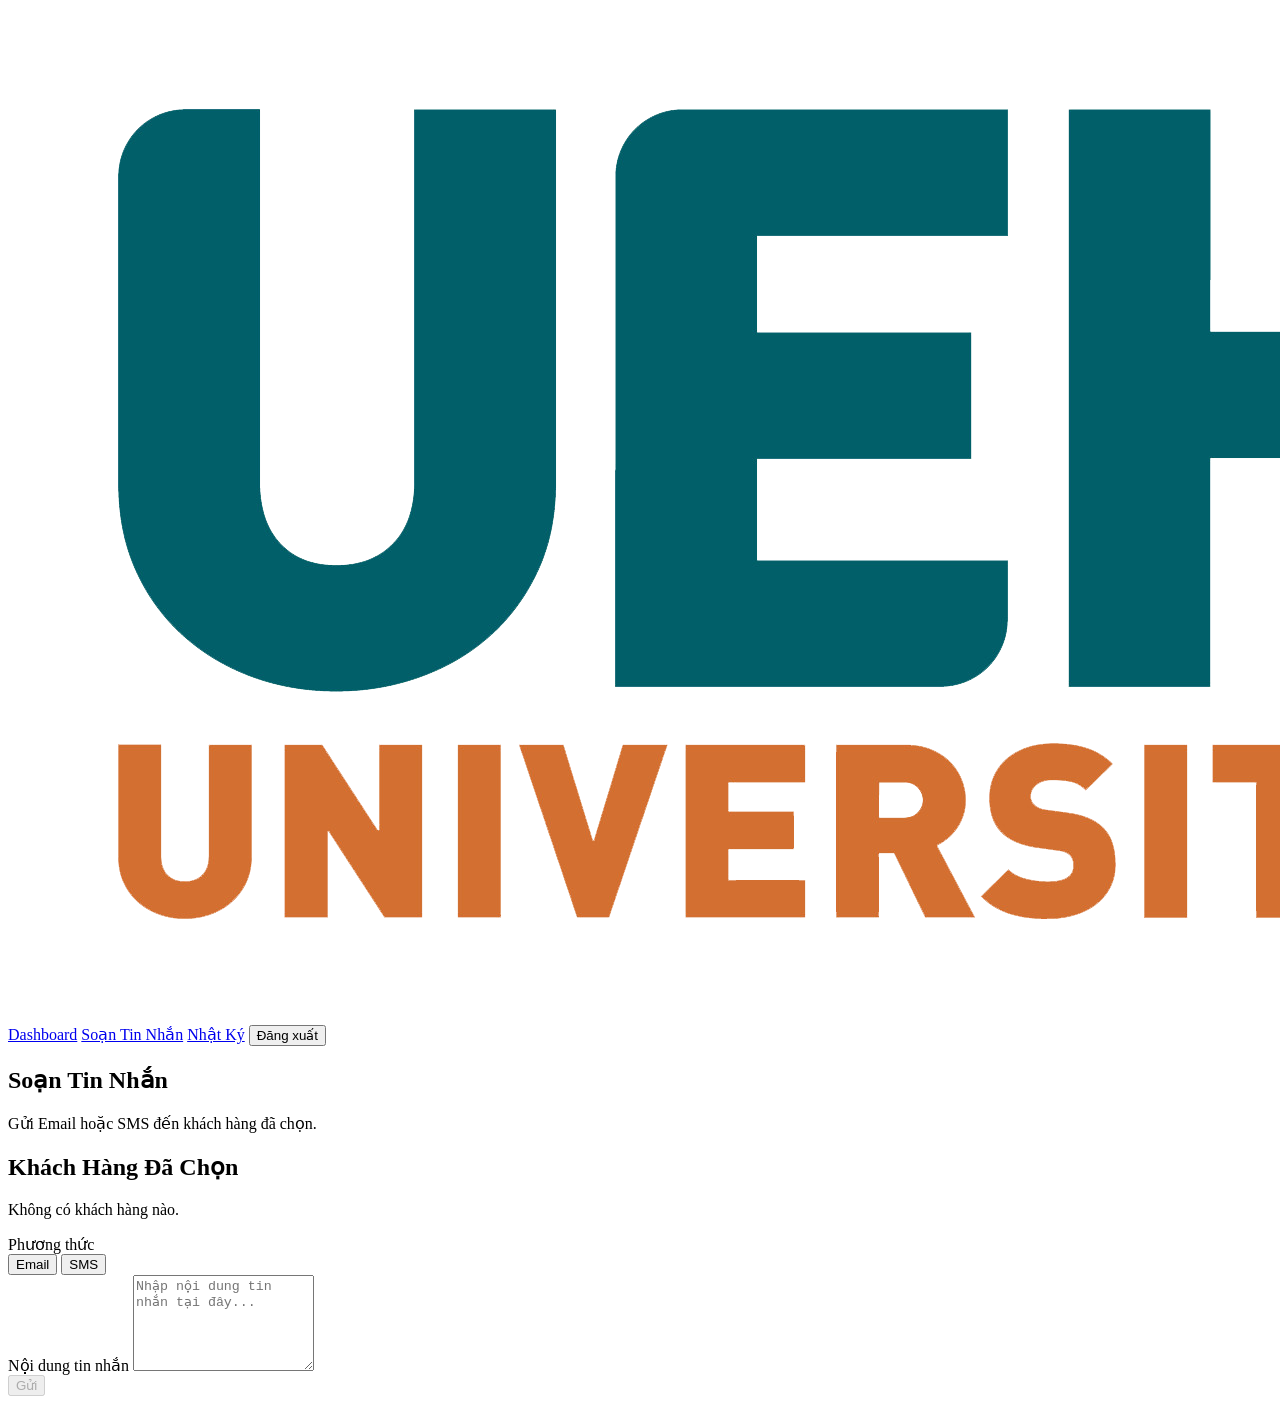
==== commit ce7e75a9: "nah" ====
--- a/app/pages/composer.html
+++ b/app/pages/composer.html
@@ -20,6 +20,9 @@
             >Soạn Tin Nhắn</a
           >
           <a class="nav-link" data-view="logs" href="/logs">Nhật Ký</a>
+          <button id="btn-logout" class="btn danger" type="button">
+            Đăng xuất
+          </button>
         </nav>
       </header>
 
